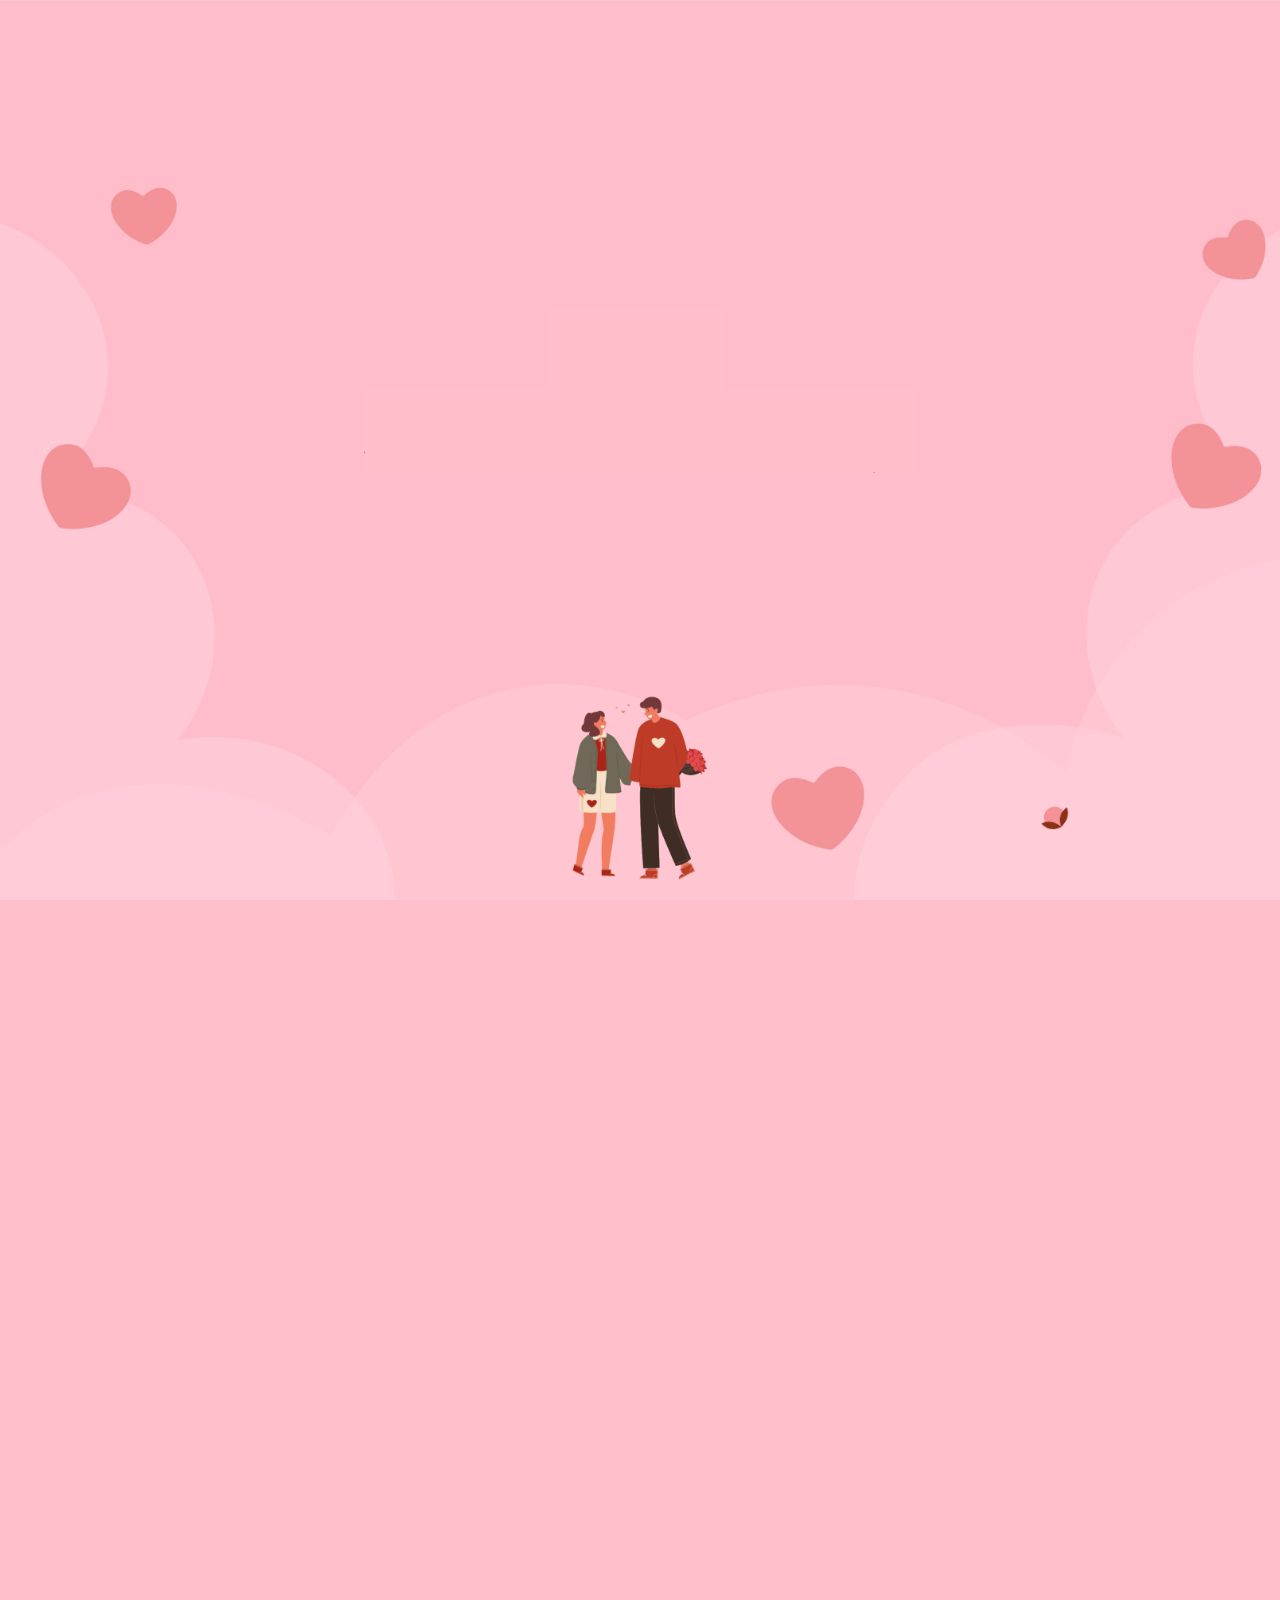
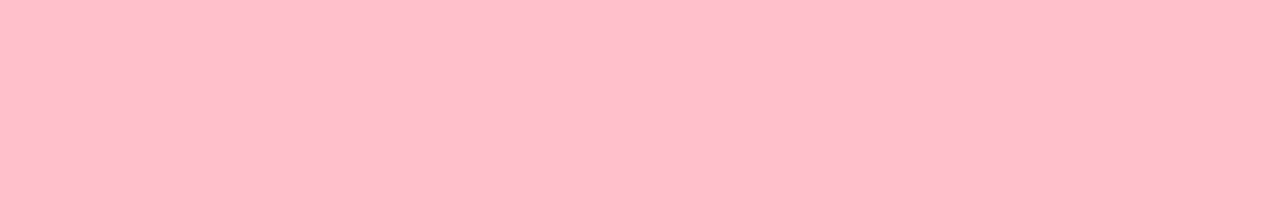
==== home.html @ fe8474be "update page" ====
<!DOCTYPE html>
<html lang="en">
<head>
    <meta charset="UTF-8">
    <meta http-equiv="X-UA-Compatible" content="IE=edge">
    <meta name="viewport" content="width=device-width, initial-scale=1.0">
    <title>Document</title>
    <link rel="stylesheet" href="/css/home.css">
    <link rel="preconnect" href="https://fonts.googleapis.com">
    <link rel="preconnect" href="https://fonts.gstatic.com" crossorigin>
    <link href="https://fonts.googleapis.com/css2?family=Dancing+Script:wght@700&family=Lato:wght@700&family=Moon+Dance&family=Poppins&display=swap" rel="stylesheet">
</head>
<body>

    <header id="first">
        <img id="b1" src="/img/bird.png" alt="">
        <img id="b2" src="/img/birdr.png" alt="">
        <div id="text"><span>Happy</span><h1>2 Years Anniversary.</h1></div>
        <img id="pilus" src="/img/pilus.png" alt="">
    </header>
    <div id="second">

    </div>
    
    <script src="javascript/parallax.js"></script>
</body>
</html>
---- css/home.css ----
* {
    padding: 0;
    margin: 0;
}

#first {
    width: 100%;
    height: 100vh;
    background: url(/img/backgroundhome.jpg);
    background-size: cover;
    background-position: center;
    position: relative;
    display: flex;
    justify-content: center;
    align-items: center;
    text-align: center;
    overflow: hidden;
}
#second {
    width: 100%;
    height: 100vh;
    background-color: pink;
}

#b1, #b2 {
    animation: bird 1.5s ease-in-out 3s forwards;
    opacity: 0;
    width: 430px;
}
@keyframes bird {
    0%{
        transform: translateY(10px);
    }
    100%{
        opacity: 1;
    }
}

#b1 {
    position: absolute;
    bottom: 0;
    left: 0;
}

#b2 {
    position: absolute;
    right: 0;
    bottom: 0;
}

#text {
    font-size: 2.15em;
    font-family: 'dancing script', cursive;
    font-weight: bold;
    transform: translateY(-60px);
    color: rgb(124, 39, 39);
}
h1 {
    position: relative;
}
h1::before {
    content: '';
    width: 100%;
    height: 100%;
    position: absolute;
    right: 0;
    top: 0;
    background-color: rgb(255, 190, 202);
    animation: le 1.7s ease-in-out 2s forwards;
}
@keyframes le {
    0%{}
    100%{
        width: 0;
    }
}

span {
    font-size: 2em;
    position: relative;
}
span::before {
    content: '';
    width: 110%;
    height: 100%;
    position: absolute;
    right: -5px;
    top: 0;
    background-color: rgb(255, 190, 202);
    animation: r 1.2s ease-in-out 1s forwards;
}
@keyframes r {
    0% {}
    100% {
        width: 0;
    }
}

#pilus {
    position: absolute;
    bottom: -270px;
    width: 430px;
    animation: pilus 1s;
}
@keyframes pilus {
    0%{
        bottom: -800px;
    }
}
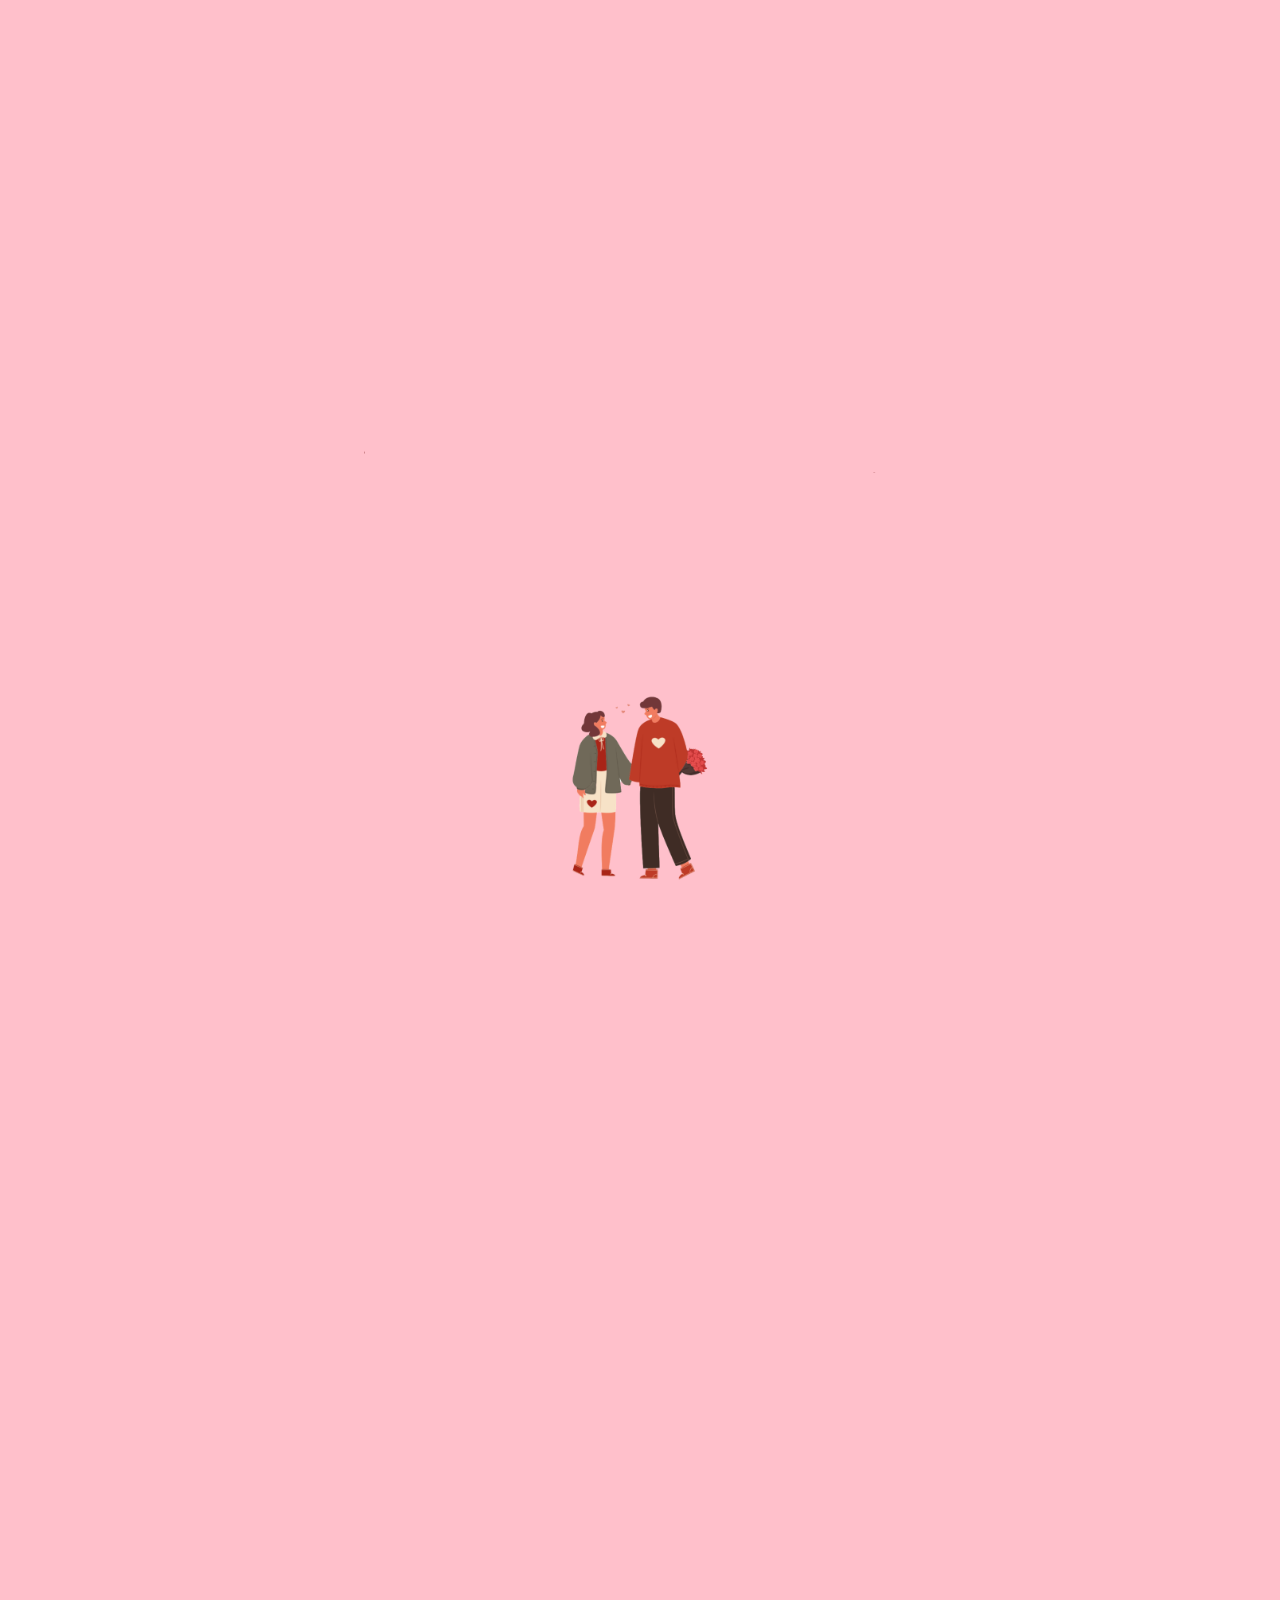
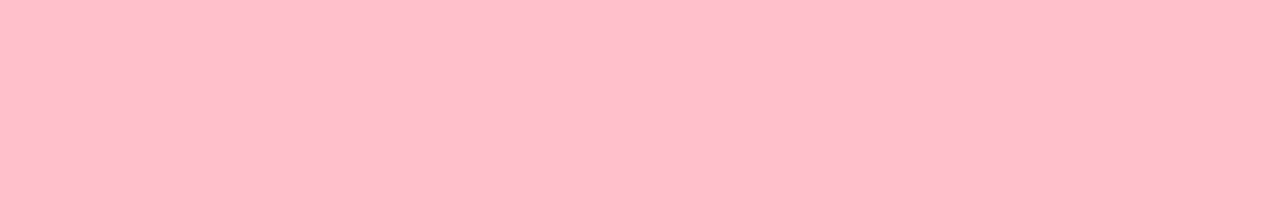
==== commit 872c6f2a: "update" ====
--- a/home.html
+++ b/home.html
@@ -13,10 +13,12 @@
 <body>
 
     <header id="first">
+        <img id="love" src="/img/love.png" alt="">
+        <img id="love2" src="/img/love.png" alt="">
+        <img id="pilus" src="/img/pilus.png" alt="">
         <img id="b1" src="/img/bird.png" alt="">
         <img id="b2" src="/img/birdr.png" alt="">
         <div id="text"><span>Happy</span><h1>2 Years Anniversary.</h1></div>
-        <img id="pilus" src="/img/pilus.png" alt="">
     </header>
     <div id="second">
 
--- a/css/home.css
+++ b/css/home.css
@@ -6,7 +6,7 @@
 #first {
     width: 100%;
     height: 100vh;
-    background: url(/img/backgroundhome.jpg);
+    background-color: pink;
     background-size: cover;
     background-position: center;
     position: relative;
@@ -20,6 +20,38 @@
     width: 100%;
     height: 100vh;
     background-color: pink;
+}
+
+#love {
+    position: absolute;
+    top: 0;
+    left: 150px;
+    width: 1000px;
+    animation: love 1.5s ease-in-out 3s forwards;
+    opacity: 0;
+}
+@keyframes love {
+    0%{}
+    100%{
+        opacity: 1;
+        top: 30px;
+    }
+}
+#love2 {
+    position: absolute;
+    top: 40px;
+    left: 160px;
+    animation: love2 1.5s ease-in-out 3s forwards;
+    opacity: 0;
+}
+@keyframes love2 {
+    0% {
+        top: 70px;
+        left: 180px;
+    }
+    100%{
+        opacity: 1;
+    }
 }
 
 #b1, #b2 {
@@ -65,7 +97,7 @@
     position: absolute;
     right: 0;
     top: 0;
-    background-color: rgb(255, 190, 202);
+    background-color: pink;
     animation: le 1.7s ease-in-out 2s forwards;
 }
 @keyframes le {
@@ -86,7 +118,7 @@
     position: absolute;
     right: -5px;
     top: 0;
-    background-color: rgb(255, 190, 202);
+    background-color: pink;
     animation: r 1.2s ease-in-out 1s forwards;
 }
 @keyframes r {
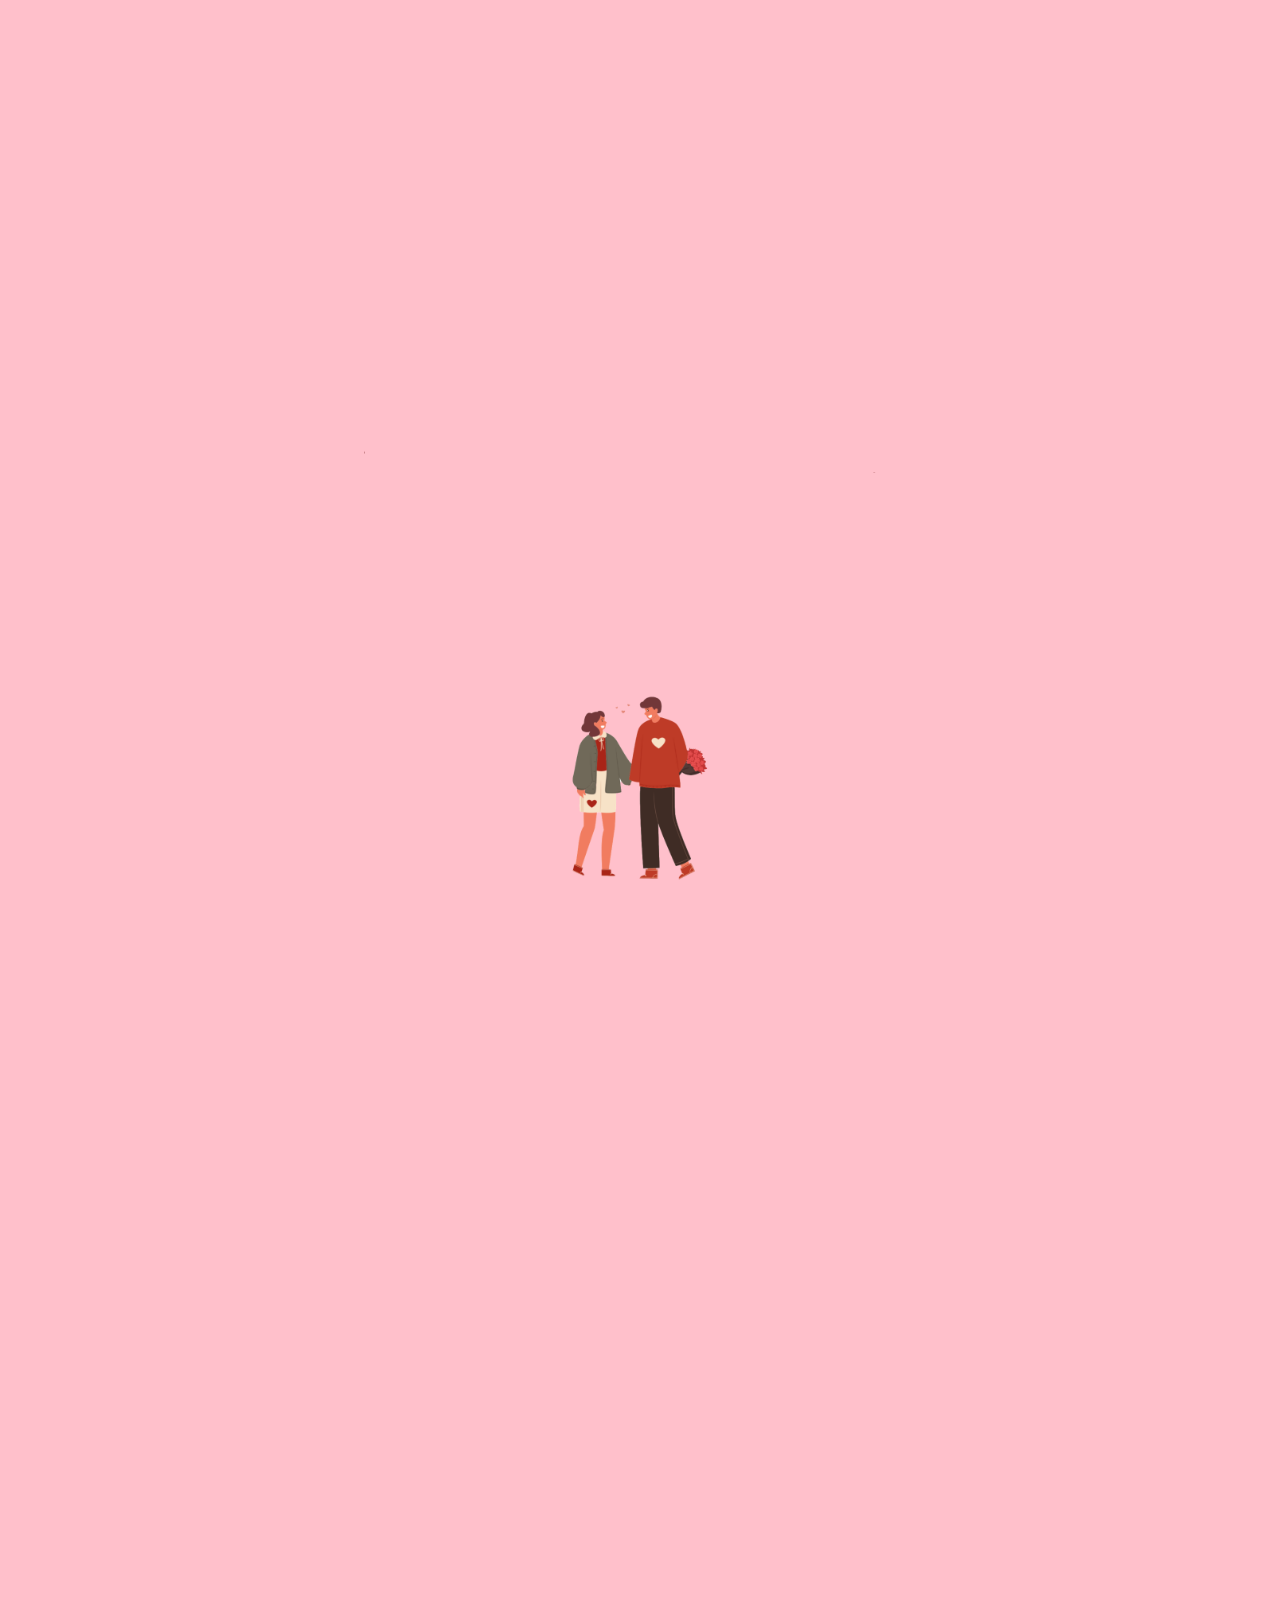
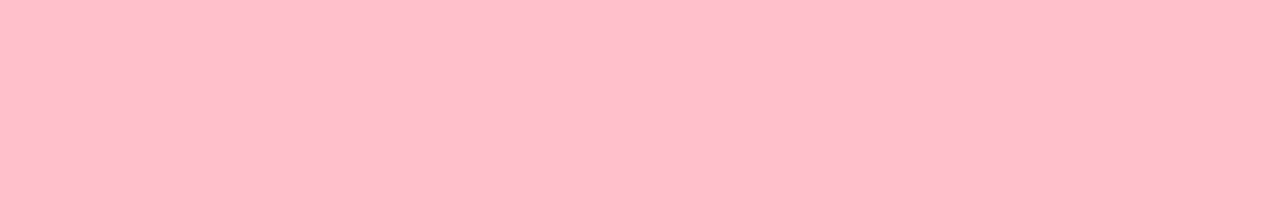
==== commit d566b374: "update" ====
--- a/home.html
+++ b/home.html
@@ -14,7 +14,7 @@
 
     <header id="first">
         <img id="love" src="/img/love.png" alt="">
-        <img id="love2" src="/img/love.png" alt="">
+        <div id="blur"></div>
         <img id="pilus" src="/img/pilus.png" alt="">
         <img id="b1" src="/img/bird.png" alt="">
         <img id="b2" src="/img/birdr.png" alt="">
--- a/css/home.css
+++ b/css/home.css
@@ -22,11 +22,20 @@
     background-color: pink;
 }
 
+#blur {
+    width: 100%;
+    height: 100%;
+    background-color: rgba(255, 192, 203, 0.641);
+    position: absolute;
+    left: 0;
+    top: 0;
+}
+
 #love {
     position: absolute;
     top: 0;
     left: 150px;
-    width: 1000px;
+    width: 900px;
     animation: love 1.5s ease-in-out 3s forwards;
     opacity: 0;
 }
@@ -35,22 +44,6 @@
     100%{
         opacity: 1;
         top: 30px;
-    }
-}
-#love2 {
-    position: absolute;
-    top: 40px;
-    left: 160px;
-    animation: love2 1.5s ease-in-out 3s forwards;
-    opacity: 0;
-}
-@keyframes love2 {
-    0% {
-        top: 70px;
-        left: 180px;
-    }
-    100%{
-        opacity: 1;
     }
 }
 
@@ -85,7 +78,7 @@
     font-family: 'dancing script', cursive;
     font-weight: bold;
     transform: translateY(-60px);
-    color: rgb(124, 39, 39);
+    color: rgb(119, 42, 42);
 }
 h1 {
     position: relative;
